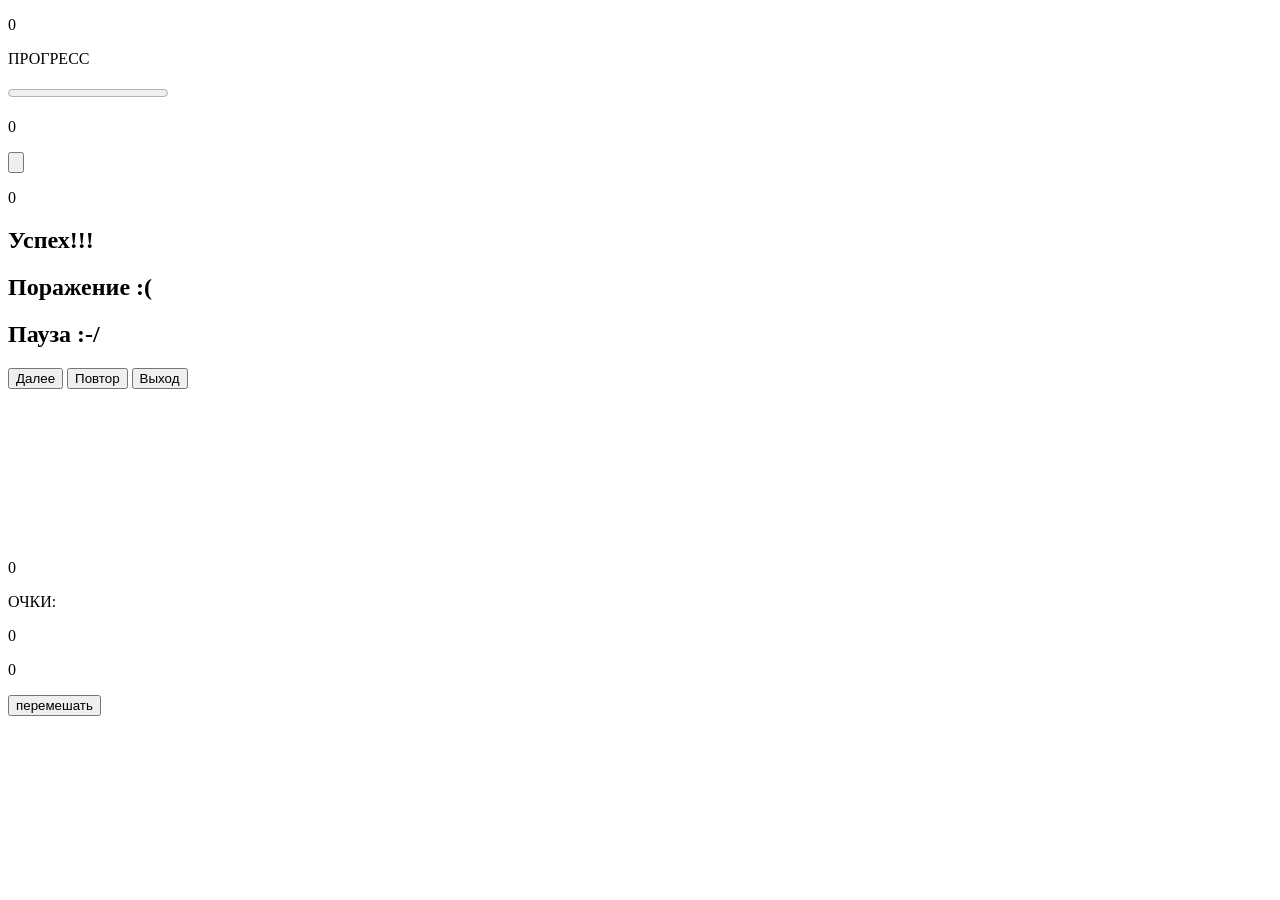
==== index.html @ 8fa496ae "Rename BlastGame v1.0/Blast.html to index.html" ====
<!DOCTYPE html>
<html>
  <head>
    <title>Blast</title>
    <link rel="stylesheet" href="assets/css/main.css">
  </head>
  <body>
    <header data-toggle="1">
      <div class="out fifty">
        <div class="bar fifty">
          <p class="moves red ellipse">0</p>
          <div class="progress_block fifty">
            <p>ПРОГРЕСС</p>
            <progress class="progress" max="100" value="0"></progress>
          </div><!--progress_block-->
          <p class="max_score purple ellipse">0</p>
        </div><!--bar-->
      </div><!--out-->
      <div class="out pause">
        <div>
          <button id="pause__btn">
            <div class="pause__line"></div>
            <div class="pause__line"></div>
            <div class="pause__play"><img src="assets/img/play.png" alt=""> </div>
          </button>
        </div>
      </div><!--pause-->
      <div class="back">
        <div class="out">
          <div class="menu">
            <div class="out lvl">
              <div>
                <p id="lvl">0</p>
              </div>
            </div>
            <h2 class="win">Успех!!!</h2>
            <h2 class="lose">Поражение :(</h2>
            <h2 class="pause-txt">Пауза :-/</h2>
            <button class="Next">Далее</button>
            <button class="Replay">Повтор</button>
            <!-- <button class="Settings">Настройки</button> -->
            <button class="Exit">Выход</button>
          </div>
        </div>
      </div><!--back-->
    </header>
    <main>
      <div class="canvasShadowBorder">
        <canvas id="canvasId"></canvas>
      </div><!--canvasShadowBorder-->
        <div class="right">
        <div class="out">
          <div class="panel">
            <p class="balance_of_moves">0</p>
            <div class="score_block">
              <p class="score_txt">ОЧКИ:</p>
              <p class="score_balance">0</p>
            </div><!--score_block-->
          </div><!--panel-->
        </div><!--out-->
        <div class="mix_block">
          <p id="quantityMix" class="red ellipse">0</p>
          <button id="mix" class="purple ellipse">перемешать</button>
        </div><!--mix_block-->
      </div><!--right-->
    </main>
    <script src="assets/js/GameArea.js" ></script>
    <script src="assets/js/place.js" ></script>
  </body>
</html>
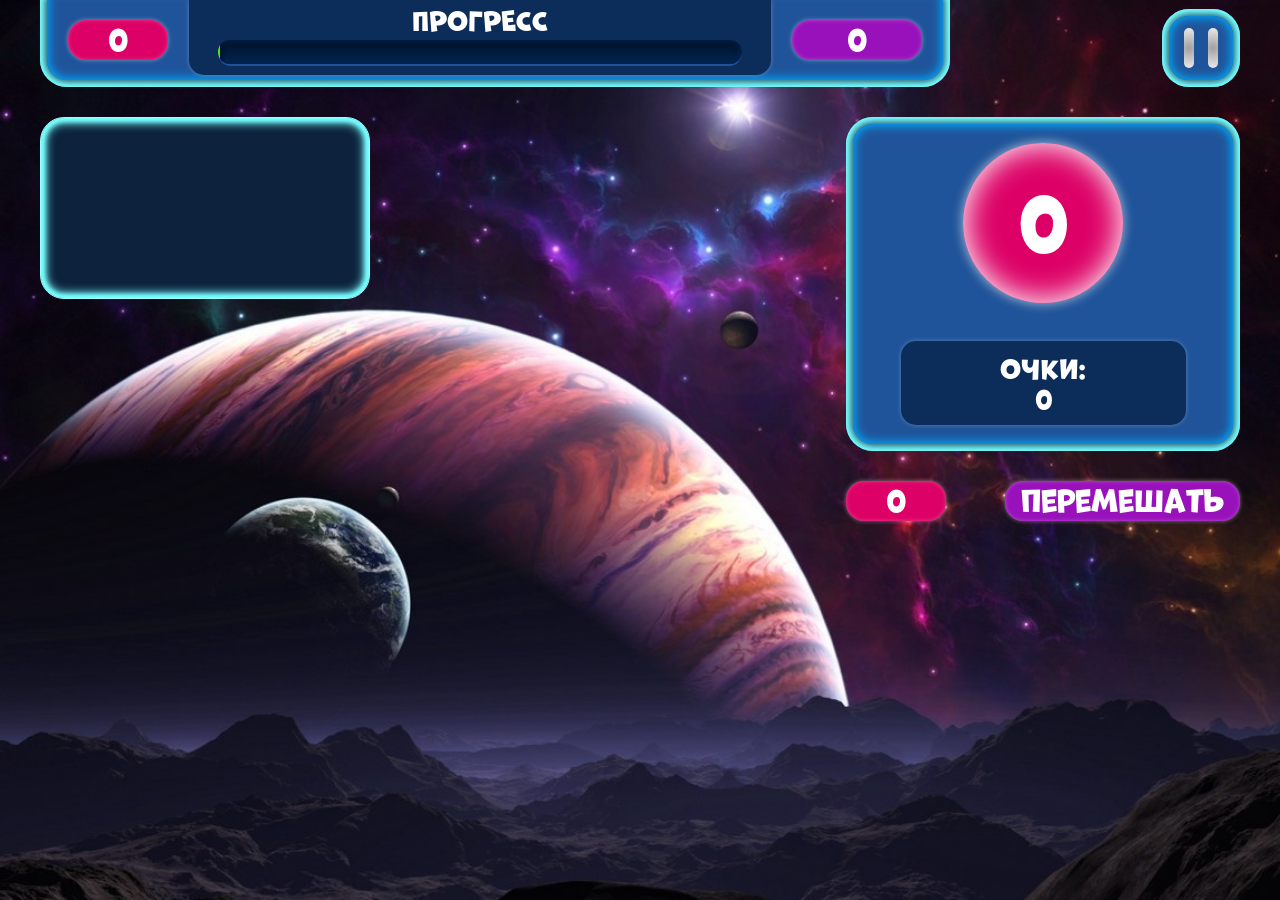
==== commit 581f436e: "Update index.html" ====
--- a/index.html
+++ b/index.html
@@ -64,7 +64,8 @@
         </div><!--mix_block-->
       </div><!--right-->
     </main>
-    <script src="assets/js/GameArea.js" ></script>
+    <script src="assets/js/Cube.js" ></script>
+    <!-- <script src="assets/js/GameArea.js" ></script> -->
     <script src="assets/js/place.js" ></script>
   </body>
 </html>
--- a/assets/css/main.css
+++ b/assets/css/main.css
@@ -0,0 +1,355 @@
+/*Обнуление*/
+*{
+	padding: 0;
+	margin: 0;
+	border: 0;
+}
+*,*:before,*:after{
+	-moz-box-sizing: border-box;
+	-webkit-box-sizing: border-box;
+	box-sizing: border-box;
+}
+:focus,:active{outline: none;}
+a:focus,a:active{outline: none;}
+
+nav,footer,header,aside{display: block;}
+
+html,body{
+	height: 100%;
+	width: 100%;
+	font-size: 100%;
+	line-height: 1;
+	font-size: 14px;
+	-ms-text-size-adjust: 100%;
+	-moz-text-size-adjust: 100%;
+	-webkit-text-size-adjust: 100%;
+}
+input,button,textarea{font-family:inherit;}
+
+input::-ms-clear{display: none;}
+button{cursor: pointer;}
+button::-moz-focus-inner {padding:0;border:0;}
+a, a:visited{text-decoration: none;}
+a:hover{text-decoration: none;}
+ul li{list-style: none;}
+img{vertical-align: top;}
+
+h1,h2,h3,h4,h5,h6{font-size:inherit;font-weight: 400;}
+/*--------------------*/
+
+
+/*Шрифты*/
+@font-face {
+	font-family: 'Marvin';
+	src: url('../fonts/Marvin-font.eot');
+	src: local('☺'),url('../fonts/Marvin-font.otf') format("opentype"), url('../fonts/Marvin-font.woff') format('woff'), url('../fonts/Marvin-font.ttf') format('truetype'), url('../fonts/Marvin-font.svg') format('svg');
+	font-weight: normal;
+	font-style: normal;
+}
+/*--------------------*/
+
+
+/*Канвас*/
+.canvasShadowBorder {
+    background: #0d233d;
+    padding: 14px;
+    box-shadow: inset 0 0 10px 5px #7ff,
+                inset -1px 0 5px 2px #7ff,
+                inset 1px 0 5px 2px #7ff;
+    border-radius: 24px;
+    border: 1px solid #9ff;
+    width: fit-content;
+    height: fit-content;
+}
+/*--------------------*/
+
+
+/*Тело*/
+body {
+    background: url(../img/Space.jpg);
+    background-size: cover;
+		font-family: Marvin;
+		overflow: hidden;
+}
+
+.out {
+    width: fit-content;
+    height: fit-content;
+    padding: 7px;
+    background: #2d6277;
+    border-radius: 27px;
+    box-shadow: inset 0 0 7px 4px #7ff, inset 0 0 7px 1px #7ff;
+}
+
+.out>div {
+    background: #20549a;
+    box-shadow: inset 0 0 10px 2px #0af;
+    border-radius: 20px;
+    display: flex;
+}
+
+.red {
+    width: 100px;
+    background: #d06;
+}
+
+.purple {
+    width: 130px;
+    background: #91b;
+}
+
+.ellipse {
+    display: flex;
+    justify-content: center;
+    align-items: center;
+    color: #fff;
+		font-size: 30px;
+    height: 40px;
+    border-radius: 18px;
+    box-shadow: 0 0 4px 0px #fff6, inset 0 0 4px 0px #fff4;
+}
+
+.fifty {
+    border-start-start-radius: 0px!important;
+    border-start-end-radius: 0px!important;
+}
+
+.back {
+    width: 100%;
+    height: 100%;
+    background: #0007;
+    position: absolute;
+    left: 0;
+    top: 0;
+		display: flex;
+    justify-content: center;
+    align-items: center;
+}
+/*--------------------*/
+
+
+/*Шапка*/
+header {
+    max-width: 1200px;
+    margin: 0 auto 30px;
+    display: flex;
+    justify-content: space-between;
+		align-items: flex-end;
+}
+
+.out.fifty {
+    margin-top: -7px;
+}
+
+.bar.fifty {
+    margin-top: -10px;
+    padding-top: 10px;
+}
+
+.bar {
+	width: 70vw;
+	display: flex;
+	justify-content: space-around;
+  height: 90px;
+}
+
+.bar .ellipse {margin: auto;}
+
+.progress_block {
+    background: #0c2d59;
+    border-radius: 15px;
+    color: #fff;
+    width: 65%;
+    box-shadow: 0 0 4px 0px #fff4;
+    display: flex;
+    align-items: center;
+    flex-direction: column;
+    font-size: 26px;
+    height: 75px;
+    justify-content: center;
+}
+
+.progress_block p {
+    margin-bottom: 5px;
+}
+
+.progress {
+    width: 90%;
+		background: #20549a;
+		border-radius: 13px;
+}
+
+progress[value]::-webkit-progress-bar {
+    background: -moz-linear-gradient(top, #001127, #032452);
+    background: -webkit-linear-gradient(top, #001127, #032452);
+    background: -o-linear-gradient(top, #001127,#032452);
+    background: -ms-linear-gradient(top, #001127, #032452);
+    background: linear-gradient(to bottom, #001127, #032452);
+    height: 24px;
+    border-radius: 12px;
+    position: relative;
+    overflow: hidden;
+    box-shadow: inset 0 0 5px 1px #032452;
+}
+
+progress[value]::-webkit-progress-value {
+   background: #e0ff9f;
+   background: -moz-linear-gradient(top, #e0ff9f, #219d00 50%, #53ee00);
+   background: -webkit-linear-gradient(top, #e0ff9f, #219d00 50%, #53ee00);
+   background: -o-linear-gradient(top, #e0ff9f,#219d00 50%,#53ee00);
+   background: -ms-linear-gradient(top, #e0ff9f, #219d00 50%, #53ee00);
+   background: linear-gradient(to bottom, #e0ff9f,#219d00 50%, #53ee00);
+   border: 1px solid #53ee00;
+   box-shadow: 3px 0 3px rgb(0 0 0 / 50%);
+	 border-radius: 12px
+}
+/*--------------------*/
+
+/*Пауза*/
+#pause__btn {
+    width: 64px;
+    height: 64px;
+    justify-content: space-evenly;
+    align-items: center;
+    border-radius: inherit;
+    background: inherit;
+    box-shadow: inherit;
+    display: flex;
+}
+
+.pause__line {
+    width: 10px;
+    height: 40px;
+    background: rgb(163,160,160);
+    background: radial-gradient(circle, rgba(163,160,160,1) 0%, rgba(234,234,234,1) 100%);
+    border-radius: 5px;
+}
+
+.pause__play {padding-left: 10%;}
+
+.pause__play img {
+    width: 50px;
+    height: 45px;
+}
+/*--------------------*/
+
+/*Приборная панель*/
+main {
+    display: flex;
+    justify-content: space-between;
+    max-width: 1200px;
+    margin: 0 auto;
+}
+
+.panel {
+    width: 380px;
+    height: 320px;
+    flex-direction: column;
+    justify-content: space-around;
+    align-items: center;
+}
+
+.balance_of_moves {
+    margin: 0 auto;
+    width: 42%;
+    height: 50%;
+    background: #dd0066;
+    border-radius: 50%;
+    display: flex;
+    justify-content: center;
+    align-items: center;
+    box-shadow: inset 0 0 30px 2px #fff, 0 0 10px 2px #fff7;
+    font-size: 75px;
+    color: #fff;
+}
+
+.score_block {
+    background: #0c2d59;
+    border-radius: 15px;
+    width: 75%;
+    color: #fff;
+    box-shadow: 0 0 4px 0px #fff4;
+    display: flex;
+    align-items: center;
+    flex-direction: column;
+    font-size: 26px;
+    padding: 12px;
+    line-height: 26px;
+}
+
+.score_txt {
+    margin: 4px;
+}
+
+.score_balance {
+    margin: 0px;
+}
+
+.mix_block {
+    display: flex;
+    justify-content: space-between;
+    margin-top: 30px;
+}
+
+button#mix {
+    width: 235px;
+    border: 0;
+}
+/*--------------------*/
+
+/*Меню*/
+.menu {
+	display: flex;
+	flex-direction: column;
+	padding: 20px;
+	position: relative;
+}
+
+.lvl {
+    border-radius: 50%;
+    position: absolute;
+    left: -40px;
+    top: -40px;
+}
+
+.lvl>div {
+    width: 80px;
+    height: 80px;
+    border-radius: 50%;
+    display: flex;
+    justify-content: center;
+    align-items: center;
+    font-size: 36px;
+    color: #fff;
+}
+
+header h2 {
+    color: #fff;
+    font-size: 60px;
+    margin: 10px 50px;
+}
+
+.menu button {
+    font-size: 28px;
+    margin: 10px auto;
+    box-shadow: 0 0 4px 0px #fff4;
+    background: #0c2d59;
+    border-radius: 15px;
+    color: #fff;
+    width: 200px;
+}
+
+header[data-toggle="2"] .pause__play, header[data-toggle="3"] .pause__play,
+header[data-toggle="1"] .pause__play, header[data-toggle="0"] .pause__line,
+header[data-toggle="1"] .back, header[data-toggle="0"] .Next,
+header[data-toggle="0"] .lose, header[data-toggle="0"] .win,
+header[data-toggle="2"] .Next, header[data-toggle="3"] .lose,
+header[data-toggle="2"] .win, header[data-toggle="2"] .pause-txt,
+header[data-toggle="3"] .pause-txt{
+    display: none;
+}
+
+header[data-toggle="0"] .pause {
+    z-index: 1;
+}
+/*--------------------*/
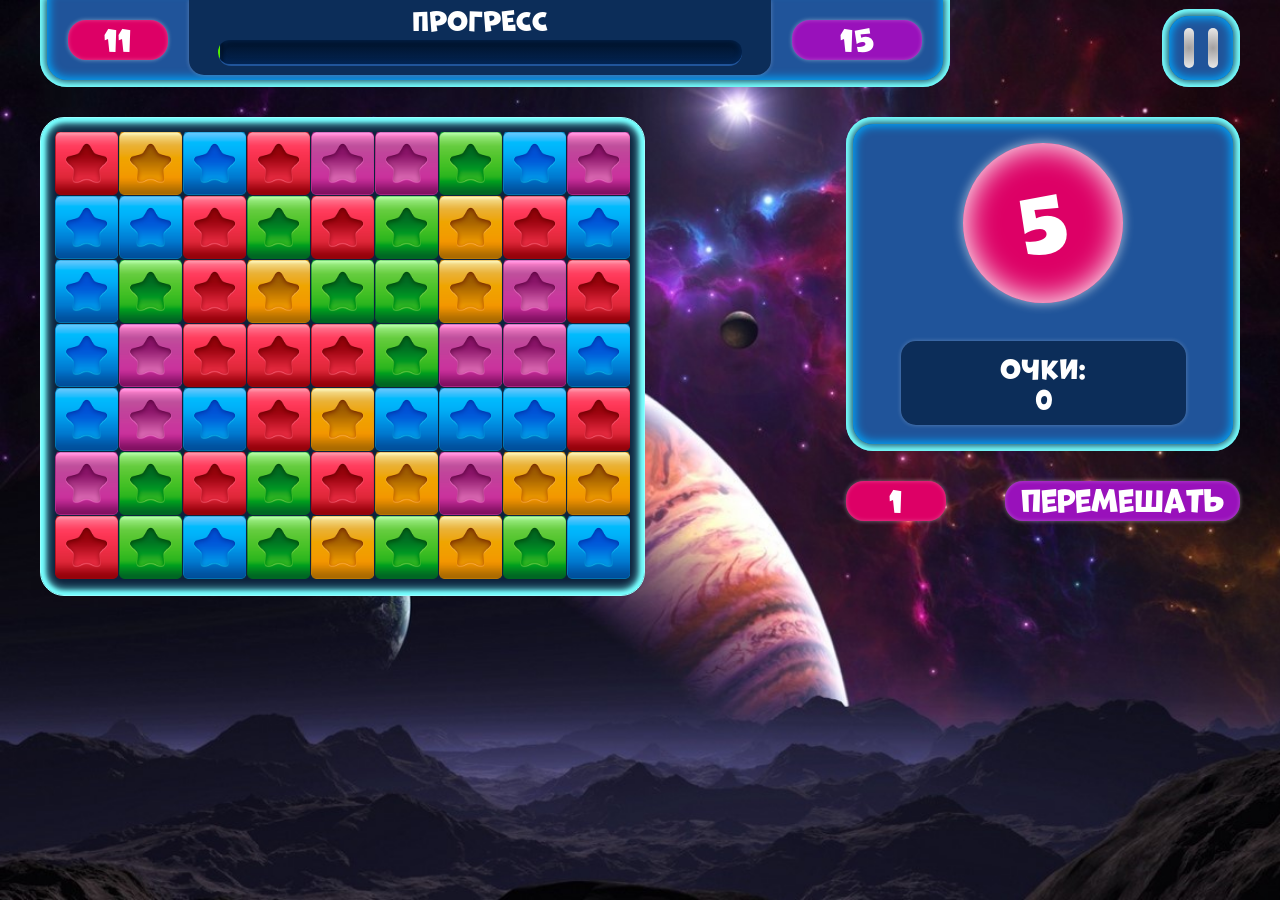
==== commit 4f2a7666: "Update index.html" ====
--- a/index.html
+++ b/index.html
@@ -65,7 +65,6 @@
       </div><!--right-->
     </main>
     <script src="assets/js/Cube.js" ></script>
-    <!-- <script src="assets/js/GameArea.js" ></script> -->
     <script src="assets/js/place.js" ></script>
   </body>
 </html>
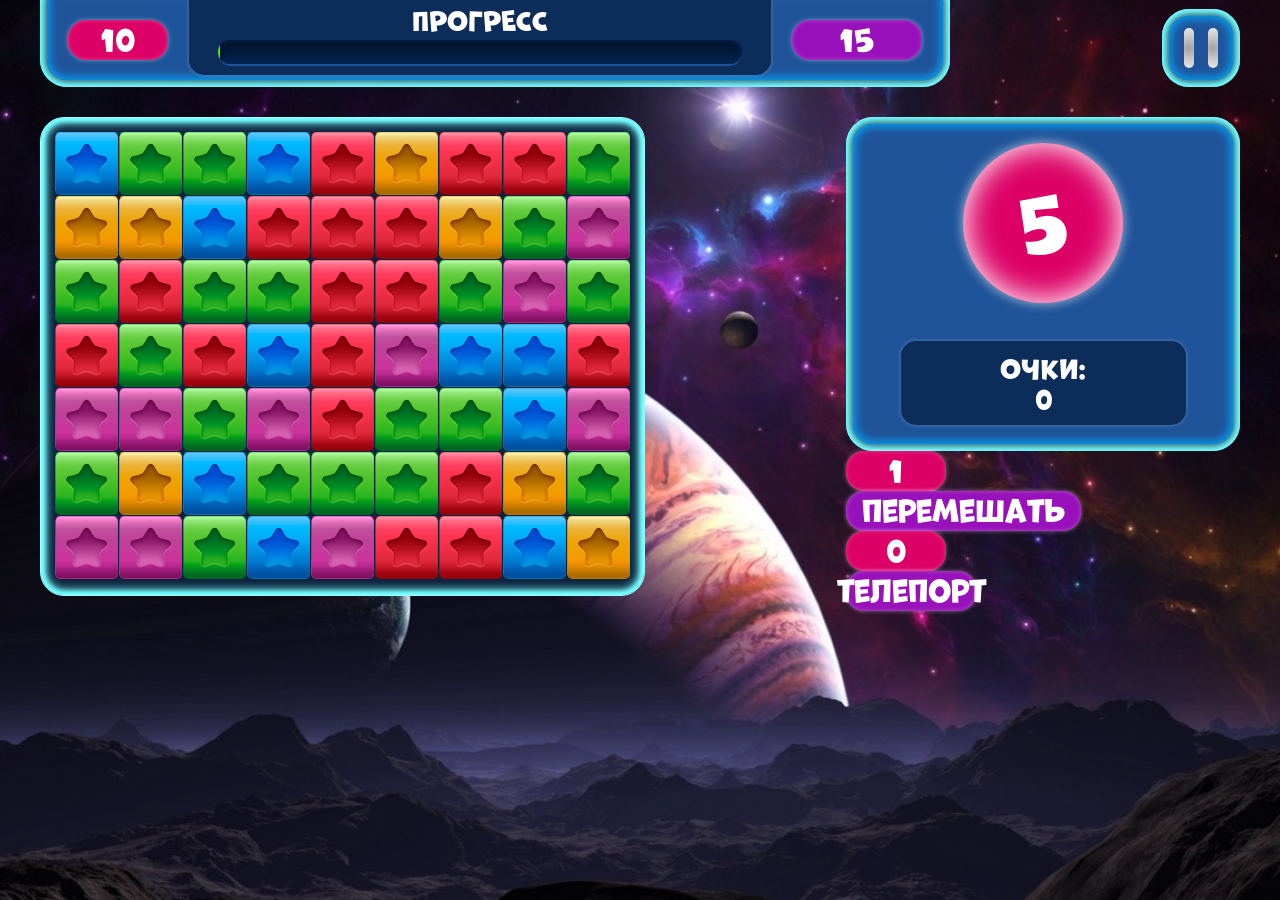
==== commit fecac980: "Update index.html" ====
--- a/index.html
+++ b/index.html
@@ -58,13 +58,18 @@
             </div><!--score_block-->
           </div><!--panel-->
         </div><!--out-->
-        <div class="mix_block">
+        <div class="skill_block">
           <p id="quantityMix" class="red ellipse">0</p>
           <button id="mix" class="purple ellipse">перемешать</button>
+        </div><!--mix_block-->
+        <div class="skill_block">
+          <p id="quantitySwap" class="red ellipse">0</p>
+          <button id="swap" class="purple ellipse">телепорт</button>
         </div><!--mix_block-->
       </div><!--right-->
     </main>
     <script src="assets/js/Cube.js" ></script>
+    <!-- <script src="assets/js/GameArea.js" ></script> -->
     <script src="assets/js/place.js" ></script>
   </body>
 </html>
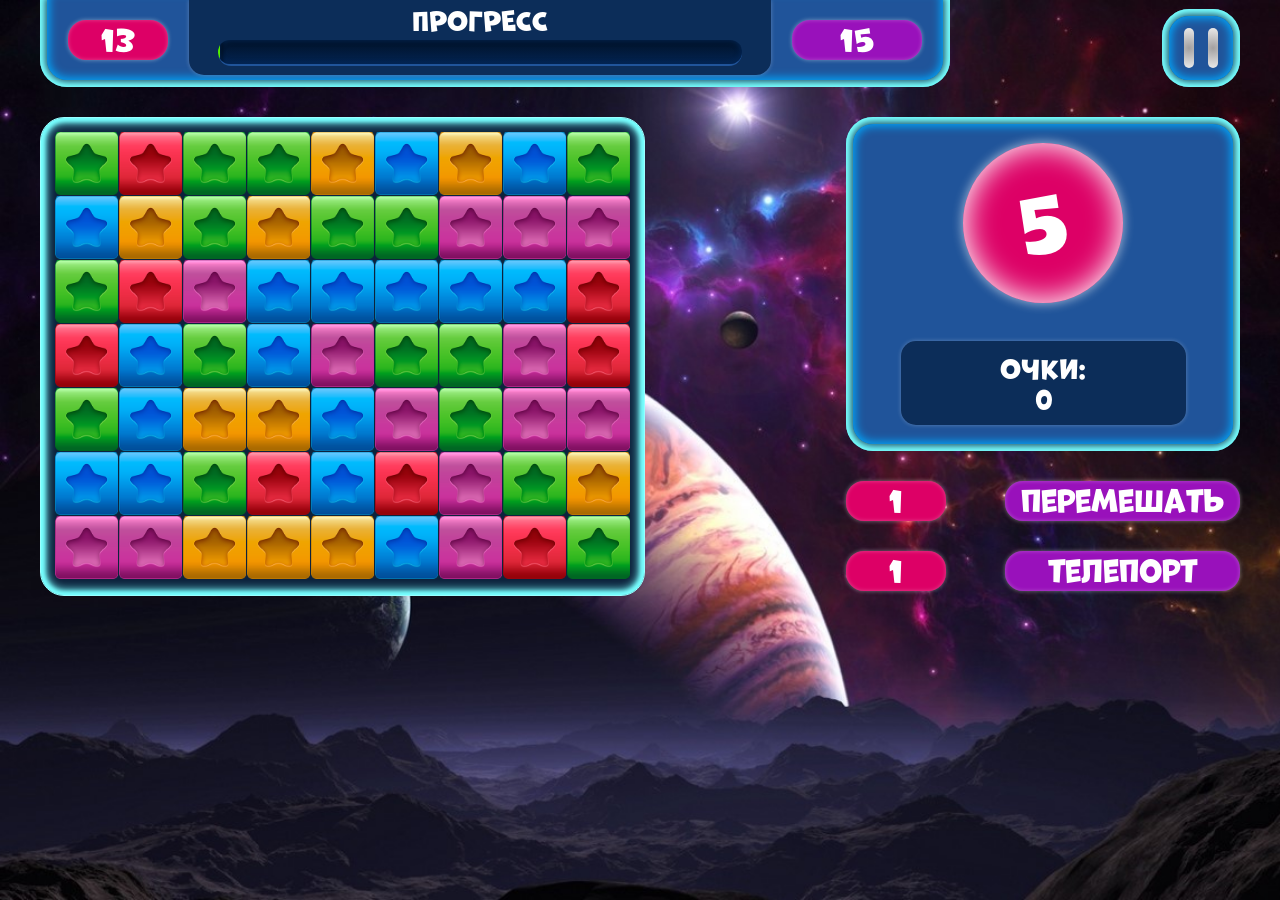
==== commit 260c8a26: "Update index.html" ====
--- a/index.html
+++ b/index.html
@@ -69,7 +69,6 @@
       </div><!--right-->
     </main>
     <script src="assets/js/Cube.js" ></script>
-    <!-- <script src="assets/js/GameArea.js" ></script> -->
     <script src="assets/js/place.js" ></script>
   </body>
 </html>
--- a/assets/css/main.css
+++ b/assets/css/main.css
@@ -285,13 +285,13 @@
     margin: 0px;
 }
 
-.mix_block {
+.skill_block {
     display: flex;
     justify-content: space-between;
     margin-top: 30px;
 }
 
-button#mix {
+.skill_block button {
     width: 235px;
     border: 0;
 }
@@ -353,3 +353,10 @@
     z-index: 1;
 }
 /*--------------------*/
+
+.portal{
+	cursor: url(../img/cursor/portal.png) 16 16, auto;
+}
+.portal2{
+	cursor: url(../img/cursor/portal2.png) 16 16, auto;
+}
